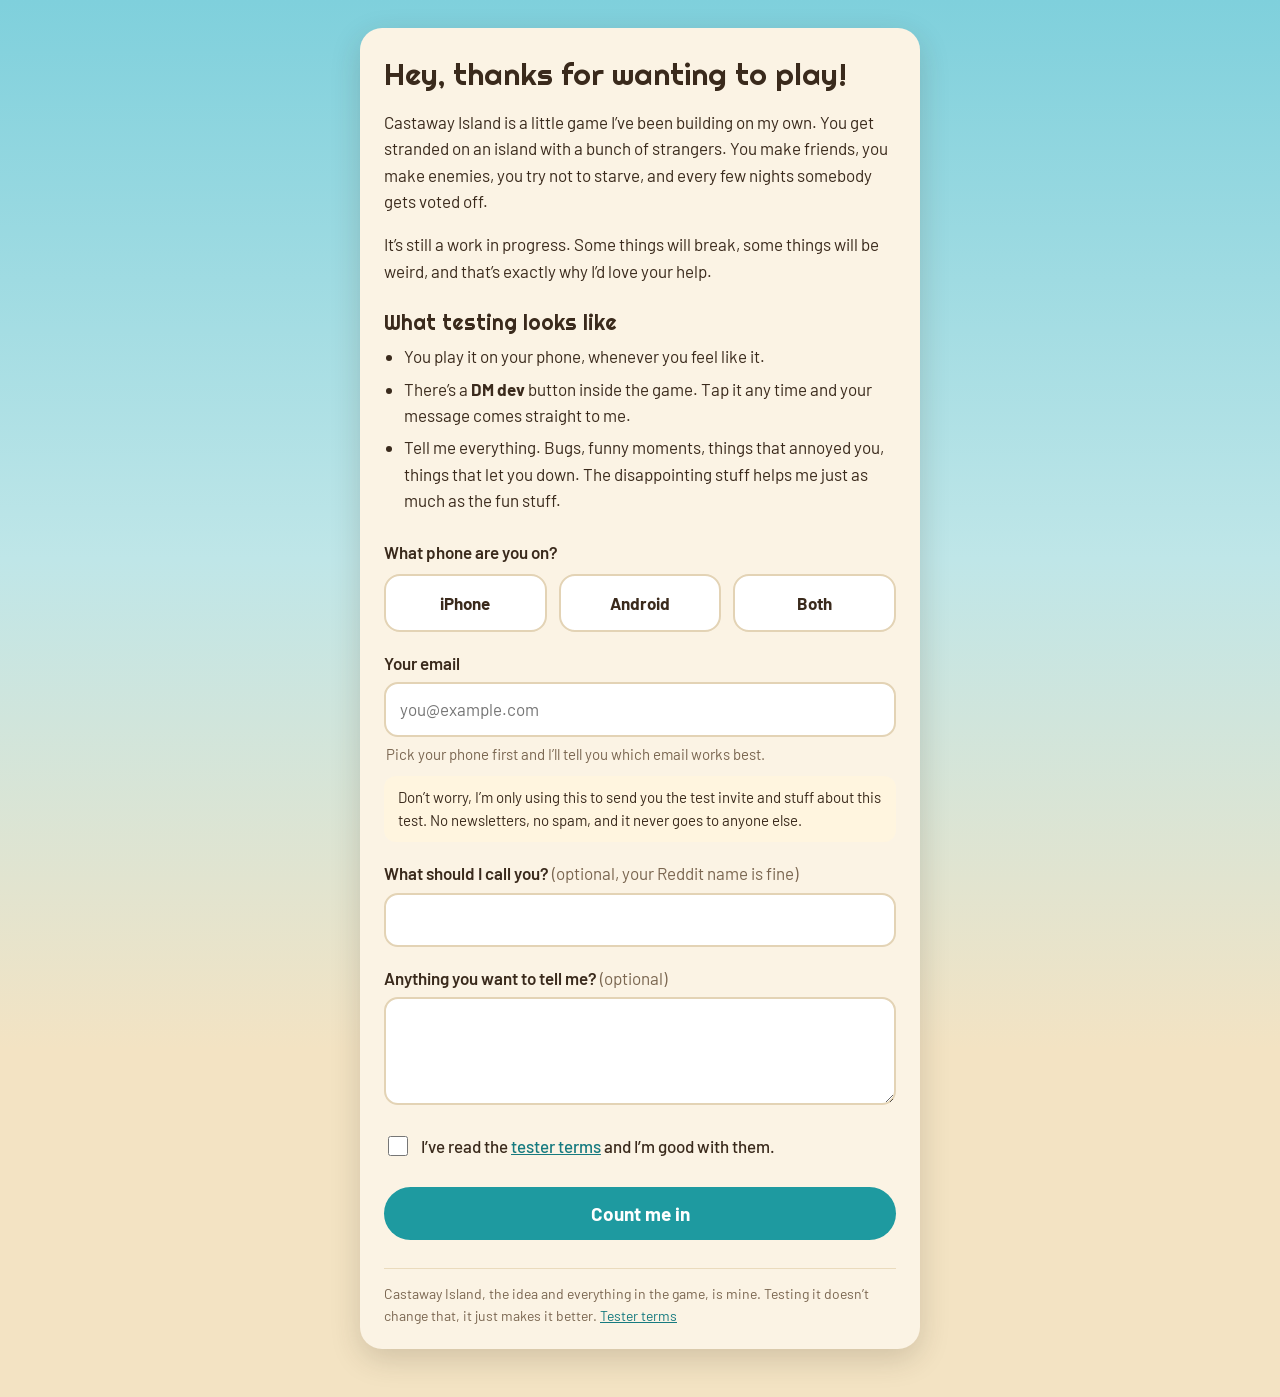
==== index.html @ 7f328119 "Castaway Island tester sign up and tester terms" ====
<!doctype html>
<html lang="en">
<head>
<meta charset="utf-8">
<meta name="viewport" content="width=device-width, initial-scale=1">
<title>Play Castaway Island early</title>
<meta name="description" content="Sign up to test Castaway Island on iPhone or Android.">
<meta property="og:title" content="Play Castaway Island early">
<meta property="og:description" content="A little survival game where you get stranded with strangers. Help me test it.">
<link rel="preconnect" href="https://fonts.googleapis.com">
<link rel="preconnect" href="https://fonts.gstatic.com" crossorigin>
<link href="https://fonts.googleapis.com/css2?family=Barlow:wght@400;500;600;700&family=Righteous&display=swap" rel="stylesheet">
<link rel="stylesheet" href="style.css">
</head>
<body>
<main class="card">
  <h1>Hey, thanks for wanting to play!</h1>

  <p>Castaway Island is a little game I’ve been building on my own. You get stranded on an island with a bunch of strangers. You make friends, you make enemies, you try not to starve, and every few nights somebody gets voted off.</p>

  <p>It’s still a work in progress. Some things will break, some things will be weird, and that’s exactly why I’d love your help.</p>

  <h2>What testing looks like</h2>
  <ul>
    <li>You play it on your phone, whenever you feel like it.</li>
    <li>There’s a <b>DM dev</b> button inside the game. Tap it any time and your message comes straight to me.</li>
    <li>Tell me everything. Bugs, funny moments, things that annoyed you, things that let you down. The disappointing stuff helps me just as much as the fun stuff.</li>
  </ul>

  <form id="signup" novalidate>
    <fieldset class="phones">
      <legend>What phone are you on?</legend>
      <label class="phone"><input type="radio" name="platform" value="ios" required><span>iPhone</span></label>
      <label class="phone"><input type="radio" name="platform" value="android" required><span>Android</span></label>
      <label class="phone"><input type="radio" name="platform" value="both" required><span>Both</span></label>
    </fieldset>

    <label for="email">Your email</label>
    <input id="email" name="email" type="email" autocomplete="email" inputmode="email" required placeholder="you@example.com">
    <p class="hint" id="emailHint">Pick your phone first and I’ll tell you which email works best.</p>
    <p class="promise">Don’t worry, I’m only using this to send you the test invite and stuff about this test. No newsletters, no spam, and it never goes to anyone else.</p>

    <label for="name">What should I call you? <span class="opt">(optional, your Reddit name is fine)</span></label>
    <input id="name" name="name" type="text" autocomplete="nickname" maxlength="80">

    <label for="note">Anything you want to tell me? <span class="opt">(optional)</span></label>
    <textarea id="note" name="note" rows="3" maxlength="1500"></textarea>

    <!-- Nobody sees this. Bots fill it in. -->
    <div class="trap" aria-hidden="true"><label>Website <input name="website" type="text" tabindex="-1" autocomplete="off"></label></div>

    <label class="agree"><input type="checkbox" id="agree" required><span>I’ve read the <a href="terms.html" target="_blank" rel="noopener">tester terms</a> and I’m good with them.</span></label>

    <button type="submit" id="go">Count me in</button>
    <p class="error" id="error" role="alert" hidden></p>
  </form>

  <div id="done" hidden>
    <h2>You’re in!</h2>
    <p id="doneText">I’ll send the invite as soon as a spot opens up. It might take a little while, a lot of you signed up. Thank you, really.</p>
  </div>

  <p class="mine">Castaway Island, the idea and everything in the game, is mine. Testing it doesn’t change that, it just makes it better. <a href="terms.html" target="_blank" rel="noopener">Tester terms</a></p>
</main>

<script>
(function () {
  var ENDPOINT = "https://mnliwbekicoddovhtchb.supabase.co/functions/v1/tester-signup";
  var TERMS = "2026-11-07";
  var form = document.getElementById("signup");
  var hint = document.getElementById("emailHint");
  var error = document.getElementById("error");
  var go = document.getElementById("go");
  var source = new URLSearchParams(location.search).get("from") || (document.referrer.indexOf("reddit") >= 0 ? "reddit" : "");

  form.addEventListener("change", function (e) {
    if (e.target.name !== "platform") return;
    var v = e.target.value;
    hint.textContent = v === "ios"
      ? "Use the email on your Apple ID. That’s where TestFlight sends the invite."
      : v === "android"
        ? "Use the Google account (Gmail) that’s signed in on your phone. Google Play only lets that account in."
        : "Use the email that’s on your Apple ID and your Google account, if they’re the same one. If not, sign up once for each.";
  });

  function fail(msg) { error.textContent = msg; error.hidden = false; go.disabled = false; go.textContent = "Count me in"; }

  form.addEventListener("submit", function (e) {
    e.preventDefault();
    error.hidden = true;
    var platform = (form.querySelector("input[name=platform]:checked") || {}).value;
    var email = form.email.value.trim();
    if (!platform) return fail("Which phone are you on? Pick iPhone, Android or both.");
    if (!/^[^\s@]+@[^\s@]+\.[^\s@]{2,}$/.test(email)) return fail("That email doesn’t look quite right.");
    if (!document.getElementById("agree").checked) return fail("Give the tester terms a quick look and tick the box.");
    go.disabled = true; go.textContent = "Sending...";
    fetch(ENDPOINT, {
      method: "POST",
      headers: { "Content-Type": "application/json" },
      body: JSON.stringify({ email: email, platform: platform, name: form.name.value, note: form.note.value,
        source: source, terms: TERMS, website: form.website.value })
    }).then(function (r) { return r.json().catch(function () { return {}; }); })
      .then(function (res) {
        if (!res.ok) return fail(res.error === "email" ? "That email doesn’t look quite right." : "Something went wrong on my end. Mind trying again in a minute?");
        form.hidden = true;
        if (res.already) document.getElementById("doneText").textContent = "You were already on the list, so you’re all set. I’ll send the invite as soon as a spot opens up.";
        document.getElementById("done").hidden = false;
        window.scrollTo({ top: 0, behavior: "smooth" });
      })
      .catch(function () { fail("Couldn’t reach me. Check your connection and try again?"); });
  });
})();
</script>
</body>
</html>
---- style.css ----
:root {
  --sand: #f3e3c3;
  --cream: #fbf3e4;
  --ink: #3a2a1c;
  --ink-dim: #7a6650;
  --teal: #1e9aa0;
  --teal-dark: #167a7f;
  --sunset: #e8673c;
}
* { box-sizing: border-box; }
body {
  margin: 0;
  min-height: 100vh;
  background: linear-gradient(180deg, #7fd0dc 0%, #bfe6e8 40%, var(--sand) 75%);
  font: 17px/1.55 Barlow, system-ui, sans-serif;
  color: var(--ink);
  padding: 28px 16px 48px;
}
.card {
  max-width: 560px;
  margin: 0 auto;
  background: var(--cream);
  border-radius: 22px;
  padding: 28px 24px 22px;
  box-shadow: 0 10px 30px rgba(58, 42, 28, 0.18);
}
h1, h2 { font-family: Righteous, Barlow, sans-serif; font-weight: 400; line-height: 1.2; }
h1 { font-size: 30px; margin: 0 0 14px; }
h2 { font-size: 21px; margin: 26px 0 8px; }
ul { padding-left: 20px; margin: 0; }
li { margin: 6px 0; }
a { color: var(--teal-dark); }
form { margin-top: 26px; }
label { display: block; font-weight: 600; margin: 18px 0 6px; }
.opt { font-weight: 400; color: var(--ink-dim); }
input[type=email], input[type=text], textarea {
  width: 100%;
  font: inherit;
  padding: 12px 14px;
  border: 2px solid #e3d3b5;
  border-radius: 14px;
  background: #fff;
  color: var(--ink);
}
input:focus, textarea:focus { outline: none; border-color: var(--teal); }
.phones { border: 0; padding: 0; margin: 0; display: flex; gap: 12px; flex-wrap: wrap; }
.phones legend { font-weight: 600; margin-bottom: 8px; padding: 0; }
.phone { flex: 1 1 100px; margin: 0; }
.phone input { position: absolute; opacity: 0; }
.phone span {
  display: block;
  text-align: center;
  padding: 14px 10px;
  border-radius: 16px;
  border: 2px solid #e3d3b5;
  background: #fff;
  font-weight: 700;
  cursor: pointer;
}
.phone input:checked + span { border-color: var(--teal); background: #e3f4f4; }
.phone input:focus-visible + span { outline: 3px solid var(--teal); }
.hint { margin: 6px 2px 0; font-size: 15px; color: var(--ink-dim); }
.promise {
  margin: 10px 0 0;
  padding: 10px 14px;
  background: #fff5df;
  border-radius: 12px;
  font-size: 15px;
}
.agree { font-weight: 500; display: flex; gap: 10px; align-items: flex-start; margin-top: 22px; }
.agree input { width: 20px; height: 20px; margin-top: 3px; flex: none; }
button {
  margin-top: 22px;
  width: 100%;
  font: 700 19px Barlow, sans-serif;
  color: #fff;
  background: var(--teal);
  border: 0;
  border-radius: 999px;
  padding: 15px;
  cursor: pointer;
}
button:hover { background: var(--teal-dark); }
button:disabled { opacity: 0.6; cursor: default; }
.error { color: #b8402a; font-weight: 600; margin: 12px 2px 0; }
.trap { position: absolute; left: -9999px; height: 0; overflow: hidden; }
.mine { margin: 28px 0 0; font-size: 14px; color: var(--ink-dim); border-top: 1px solid #eadbbd; padding-top: 14px; }
.terms h2 { font-size: 19px; }
.terms p, .terms li { font-size: 16px; }
.small { font-size: 14px; color: var(--ink-dim); }
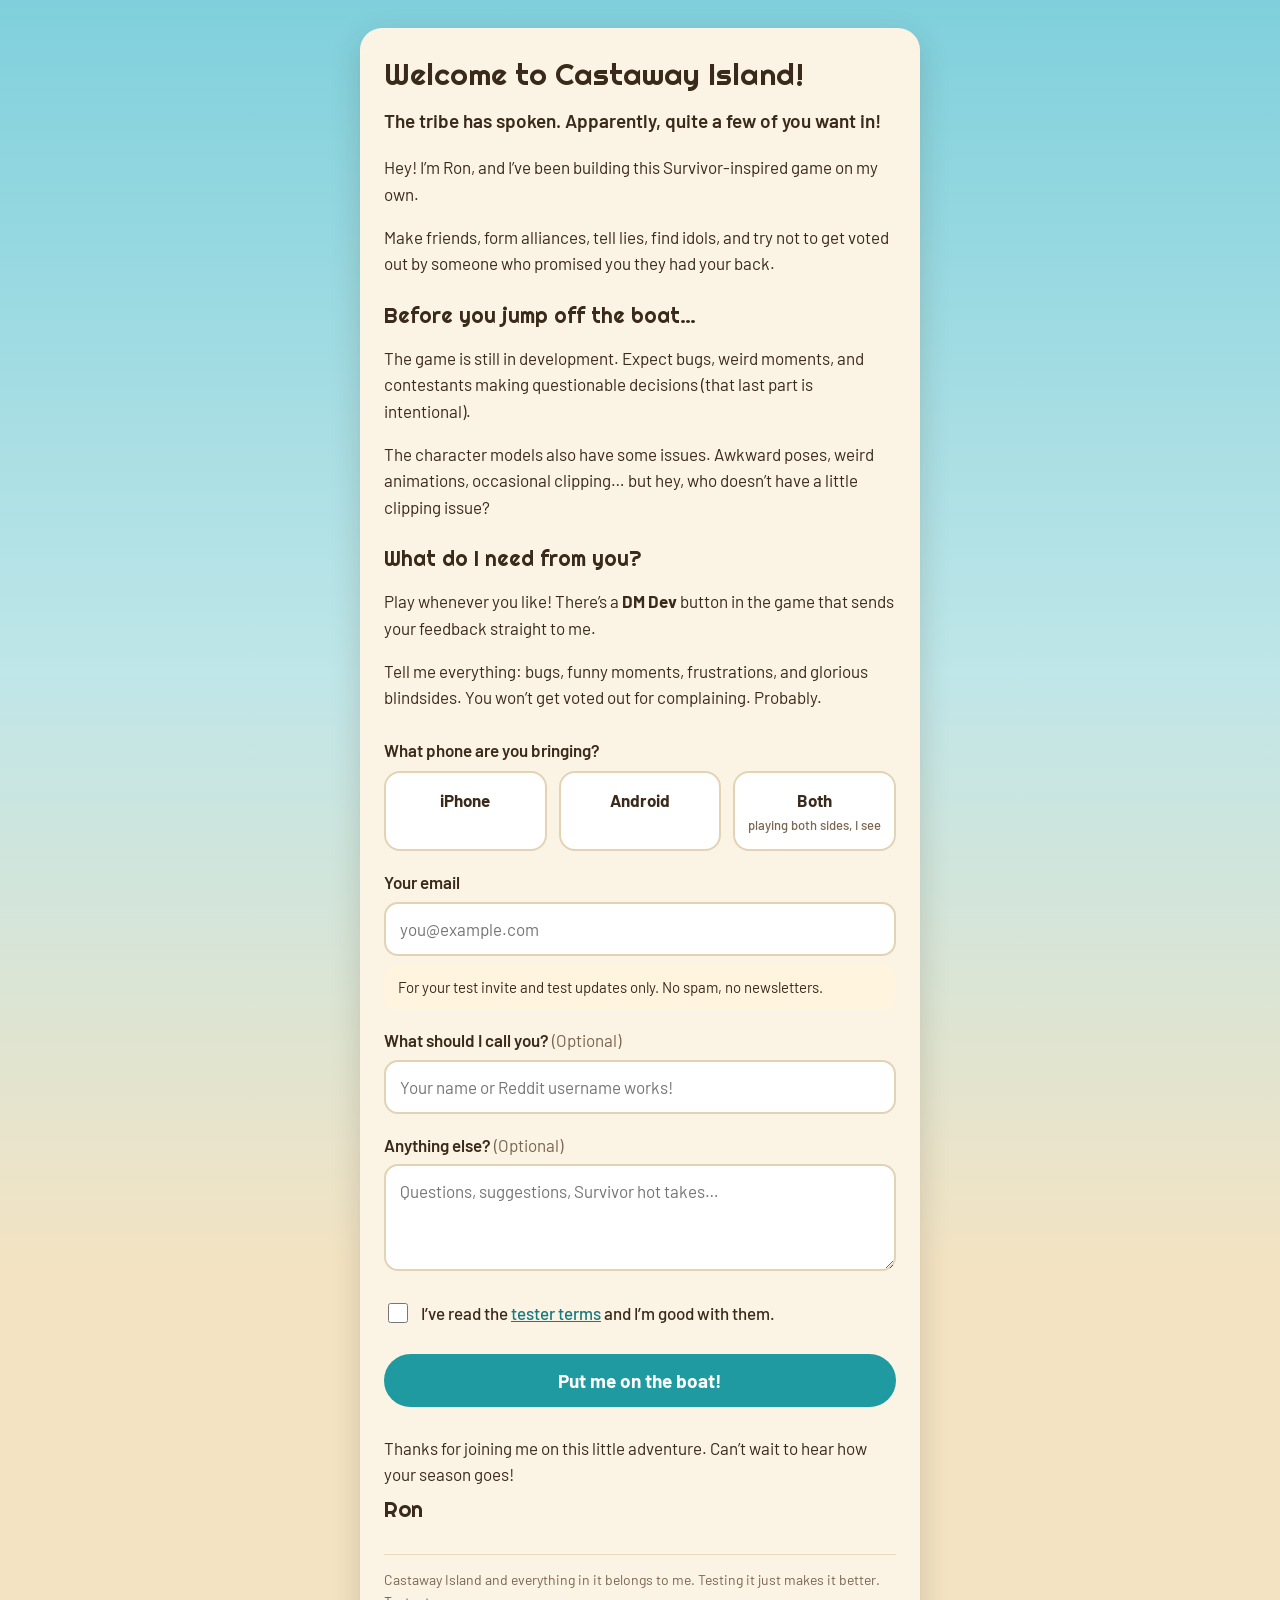
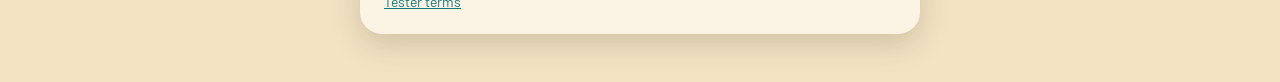
==== commit 949bed63: "Ron's welcome copy, Put me on the boat" ====
--- a/index.html
+++ b/index.html
@@ -3,7 +3,7 @@
 <head>
 <meta charset="utf-8">
 <meta name="viewport" content="width=device-width, initial-scale=1">
-<title>Play Castaway Island early</title>
+<title>Welcome to Castaway Island!</title>
 <meta name="description" content="Sign up to test Castaway Island on iPhone or Android.">
 <meta property="og:title" content="Play Castaway Island early">
 <meta property="og:description" content="A little survival game where you get stranded with strangers. Help me test it.">
@@ -14,53 +14,63 @@
 </head>
 <body>
 <main class="card">
-  <h1>Hey, thanks for wanting to play!</h1>
+  <h1>Welcome to Castaway Island!</h1>
 
-  <p>Castaway Island is a little game I’ve been building on my own. You get stranded on an island with a bunch of strangers. You make friends, you make enemies, you try not to starve, and every few nights somebody gets voted off.</p>
+  <p class="lead">The tribe has spoken. Apparently, quite a few of you want in!</p>
 
-  <p>It’s still a work in progress. Some things will break, some things will be weird, and that’s exactly why I’d love your help.</p>
+  <p>Hey! I’m Ron, and I’ve been building this Survivor-inspired game on my own.</p>
 
-  <h2>What testing looks like</h2>
-  <ul>
-    <li>You play it on your phone, whenever you feel like it.</li>
-    <li>There’s a <b>DM dev</b> button inside the game. Tap it any time and your message comes straight to me.</li>
-    <li>Tell me everything. Bugs, funny moments, things that annoyed you, things that let you down. The disappointing stuff helps me just as much as the fun stuff.</li>
-  </ul>
+  <p>Make friends, form alliances, tell lies, find idols, and try not to get voted out by someone who promised you they had your back.</p>
+
+  <h2>Before you jump off the boat…</h2>
+
+  <p>The game is still in development. Expect bugs, weird moments, and contestants making questionable decisions (that last part is intentional).</p>
+
+  <p>The character models also have some issues. Awkward poses, weird animations, occasional clipping… but hey, who doesn’t have a little clipping issue?</p>
+
+  <h2>What do I need from you?</h2>
+
+  <p>Play whenever you like! There’s a <b>DM Dev</b> button in the game that sends your feedback straight to me.</p>
+
+  <p>Tell me everything: bugs, funny moments, frustrations, and glorious blindsides. You won’t get voted out for complaining. Probably.</p>
 
   <form id="signup" novalidate>
     <fieldset class="phones">
-      <legend>What phone are you on?</legend>
+      <legend>What phone are you bringing?</legend>
       <label class="phone"><input type="radio" name="platform" value="ios" required><span>iPhone</span></label>
       <label class="phone"><input type="radio" name="platform" value="android" required><span>Android</span></label>
-      <label class="phone"><input type="radio" name="platform" value="both" required><span>Both</span></label>
+      <label class="phone"><input type="radio" name="platform" value="both" required><span>Both<small>playing both sides, I see</small></span></label>
     </fieldset>
 
     <label for="email">Your email</label>
     <input id="email" name="email" type="email" autocomplete="email" inputmode="email" required placeholder="you@example.com">
-    <p class="hint" id="emailHint">Pick your phone first and I’ll tell you which email works best.</p>
-    <p class="promise">Don’t worry, I’m only using this to send you the test invite and stuff about this test. No newsletters, no spam, and it never goes to anyone else.</p>
+    <p class="promise">For your test invite and test updates only. No spam, no newsletters.</p>
+    <p class="hint" id="emailHint" hidden></p>
 
-    <label for="name">What should I call you? <span class="opt">(optional, your Reddit name is fine)</span></label>
-    <input id="name" name="name" type="text" autocomplete="nickname" maxlength="80">
+    <label for="name">What should I call you? <span class="opt">(Optional)</span></label>
+    <input id="name" name="name" type="text" autocomplete="nickname" maxlength="80" placeholder="Your name or Reddit username works!">
 
-    <label for="note">Anything you want to tell me? <span class="opt">(optional)</span></label>
-    <textarea id="note" name="note" rows="3" maxlength="1500"></textarea>
+    <label for="note">Anything else? <span class="opt">(Optional)</span></label>
+    <textarea id="note" name="note" rows="3" maxlength="1500" placeholder="Questions, suggestions, Survivor hot takes…"></textarea>
 
     <!-- Nobody sees this. Bots fill it in. -->
     <div class="trap" aria-hidden="true"><label>Website <input name="website" type="text" tabindex="-1" autocomplete="off"></label></div>
 
     <label class="agree"><input type="checkbox" id="agree" required><span>I’ve read the <a href="terms.html" target="_blank" rel="noopener">tester terms</a> and I’m good with them.</span></label>
 
-    <button type="submit" id="go">Count me in</button>
+    <button type="submit" id="go">Put me on the boat!</button>
     <p class="error" id="error" role="alert" hidden></p>
   </form>
 
   <div id="done" hidden>
-    <h2>You’re in!</h2>
-    <p id="doneText">I’ll send the invite as soon as a spot opens up. It might take a little while, a lot of you signed up. Thank you, really.</p>
+    <h2>You’re on the boat!</h2>
+    <p id="doneText">I’ll send your invite as soon as a spot opens up. A lot of you signed up, so it might take a little while.</p>
   </div>
 
-  <p class="mine">Castaway Island, the idea and everything in the game, is mine. Testing it doesn’t change that, it just makes it better. <a href="terms.html" target="_blank" rel="noopener">Tester terms</a></p>
+  <p class="signoff">Thanks for joining me on this little adventure. Can’t wait to hear how your season goes!</p>
+  <p class="sig">Ron</p>
+
+  <p class="mine">Castaway Island and everything in it belongs to me. Testing it just makes it better. <a href="terms.html" target="_blank" rel="noopener">Tester terms</a></p>
 </main>
 
 <script>
@@ -76,6 +86,7 @@
   form.addEventListener("change", function (e) {
     if (e.target.name !== "platform") return;
     var v = e.target.value;
+    hint.hidden = false;
     hint.textContent = v === "ios"
       ? "Use the email on your Apple ID. That’s where TestFlight sends the invite."
       : v === "android"
@@ -83,7 +94,7 @@
         : "Use the email that’s on your Apple ID and your Google account, if they’re the same one. If not, sign up once for each.";
   });
 
-  function fail(msg) { error.textContent = msg; error.hidden = false; go.disabled = false; go.textContent = "Count me in"; }
+  function fail(msg) { error.textContent = msg; error.hidden = false; go.disabled = false; go.textContent = "Put me on the boat!"; }
 
   form.addEventListener("submit", function (e) {
     e.preventDefault();
@@ -103,7 +114,7 @@
       .then(function (res) {
         if (!res.ok) return fail(res.error === "email" ? "That email doesn’t look quite right." : "Something went wrong on my end. Mind trying again in a minute?");
         form.hidden = true;
-        if (res.already) document.getElementById("doneText").textContent = "You were already on the list, so you’re all set. I’ll send the invite as soon as a spot opens up.";
+        if (res.already) document.getElementById("doneText").textContent = "You were already on the list, so you’re all set. I’ll send your invite as soon as a spot opens up.";
         document.getElementById("done").hidden = false;
         window.scrollTo({ top: 0, behavior: "smooth" });
       })
--- a/style.css
+++ b/style.css
@@ -45,9 +45,11 @@
 input:focus, textarea:focus { outline: none; border-color: var(--teal); }
 .phones { border: 0; padding: 0; margin: 0; display: flex; gap: 12px; flex-wrap: wrap; }
 .phones legend { font-weight: 600; margin-bottom: 8px; padding: 0; }
-.phone { flex: 1 1 100px; margin: 0; }
+.phone { flex: 1 1 100px; margin: 0; display: flex; }
 .phone input { position: absolute; opacity: 0; }
 .phone span {
+  flex: 1;
+  display: flex; flex-direction: column; justify-content: center;
   display: block;
   text-align: center;
   padding: 14px 10px;
@@ -88,3 +90,7 @@
 .terms h2 { font-size: 19px; }
 .terms p, .terms li { font-size: 16px; }
 .small { font-size: 14px; color: var(--ink-dim); }
+.lead { font-size: 19px; font-weight: 600; margin-top: 0; }
+.phone small { display: block; font-weight: 500; font-size: 13px; color: var(--ink-dim); margin-top: 2px; }
+.signoff { margin: 28px 0 4px; }
+.sig { font-family: Righteous, Barlow, sans-serif; font-size: 22px; margin: 0; }
